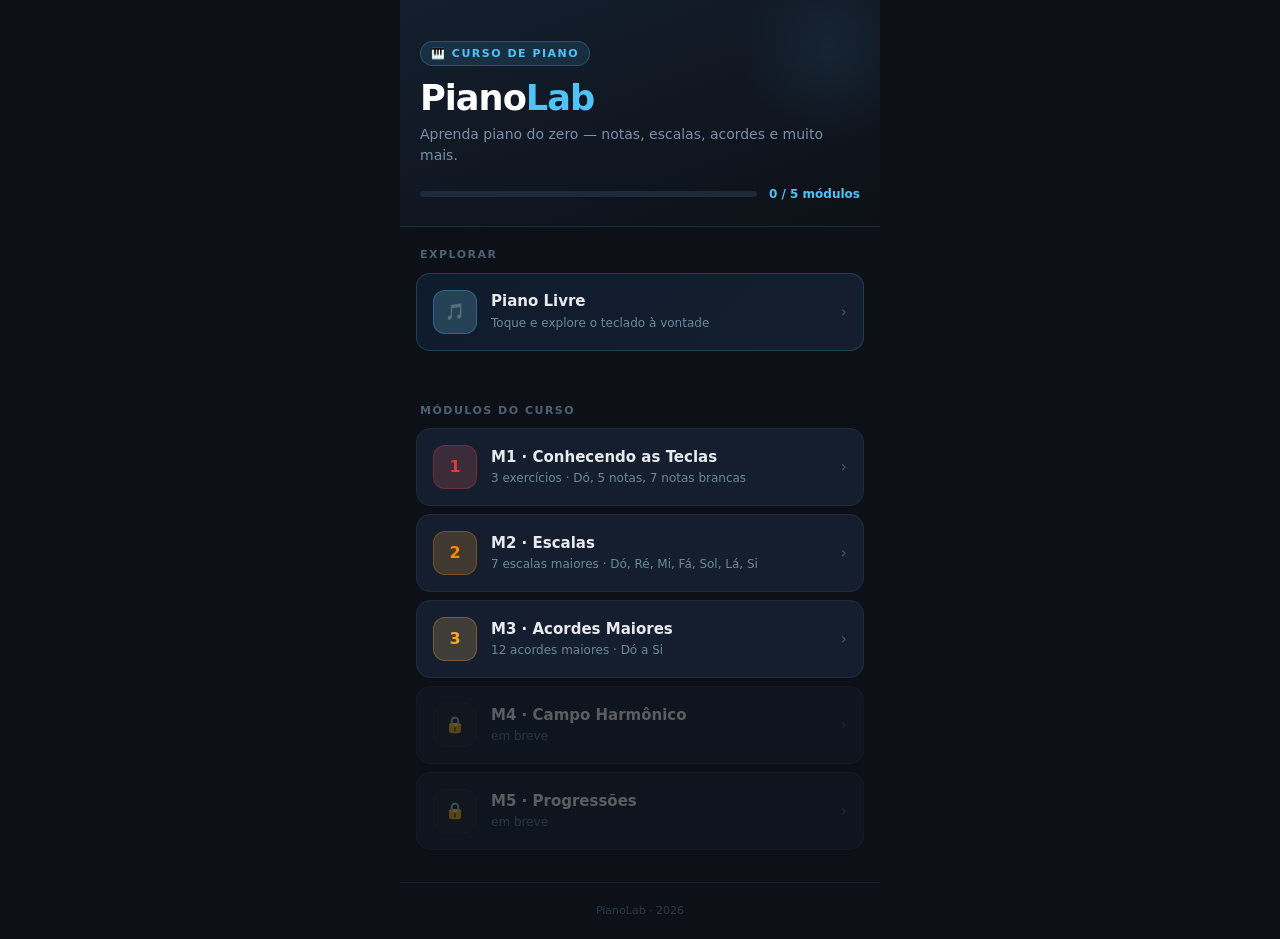
==== index.html @ 87c8c72e "M3: acordes maiores — 12 acordes, 4 fases, navegação livre, skip de atividades" ====
<!DOCTYPE html>
<html lang="pt-BR" data-theme="dark">
<head>
  <meta charset="UTF-8">
  <meta name="viewport" content="width=device-width, initial-scale=1.0, user-scalable=no">
  <title>PianoLab</title>
  <link rel="stylesheet" href="base.css">
  <style>
    html, body { overflow: auto; height: auto; background: #0d1117; color: #e8eaed; }

    .hub {
      display: flex;
      flex-direction: column;
      min-height: 100dvh;
      max-width: 480px;
      margin: 0 auto;
    }

    /* ── Hero ──────────────────────────────────────────────── */
    .hero {
      padding: 32px 20px 24px;
      background: linear-gradient(160deg, #141e2e 0%, #0d1117 100%);
      border-bottom: 1px solid #1e2a3a;
      position: relative;
      overflow: hidden;
    }
    .hero::before {
      content: '';
      position: absolute;
      top: -40px; right: -40px;
      width: 180px; height: 180px;
      border-radius: 50%;
      background: radial-gradient(circle, rgba(79,195,247,.08) 0%, transparent 70%);
      pointer-events: none;
    }
    .hero__badge {
      display: inline-flex;
      align-items: center;
      gap: 6px;
      font-size: 11px;
      font-weight: 700;
      letter-spacing: 1.5px;
      text-transform: uppercase;
      color: #4FC3F7;
      background: rgba(79,195,247,.12);
      border: 1px solid rgba(79,195,247,.25);
      border-radius: 99px;
      padding: 4px 10px;
      margin-bottom: 14px;
    }
    .hero__titulo {
      font-size: 2.2rem;
      font-weight: 900;
      letter-spacing: -1px;
      line-height: 1;
      color: #fff;
    }
    .hero__titulo span { color: #4FC3F7; }
    .hero__sub {
      font-size: 14px;
      color: #7a8fa8;
      margin-top: 8px;
      line-height: 1.5;
    }
    .hero__progresso {
      margin-top: 20px;
      display: flex;
      align-items: center;
      gap: 12px;
    }
    .prog-wrap {
      flex: 1;
      height: 6px;
      background: #1e2a3a;
      border-radius: 99px;
      overflow: hidden;
    }
    .prog-bar {
      height: 100%;
      background: linear-gradient(90deg, #4FC3F7, #81d4fa);
      border-radius: 99px;
      width: 0%;
      transition: width .8s cubic-bezier(.4,0,.2,1);
    }
    .prog-label {
      font-size: 12px;
      font-weight: 700;
      color: #4FC3F7;
      white-space: nowrap;
    }

    /* ── Seção ─────────────────────────────────────────────── */
    .secao-titulo {
      font-size: 11px;
      font-weight: 700;
      color: #4a6274;
      text-transform: uppercase;
      letter-spacing: 1.5px;
      padding: 20px 20px 10px;
    }

    /* ── Cards ─────────────────────────────────────────────── */
    .modulos { display: flex; flex-direction: column; gap: 8px; padding: 0 16px 32px; }

    .card {
      display: flex;
      align-items: center;
      gap: 14px;
      padding: 16px;
      background: #141e2e;
      border: 1.5px solid #1e2a3a;
      border-radius: 14px;
      text-decoration: none;
      color: #e8eaed;
      transition: border-color .15s, background .15s, transform .1s;
      touch-action: manipulation;
      position: relative;
      overflow: hidden;
    }
    .card::before {
      content: '';
      position: absolute;
      left: 0; top: 0; bottom: 0;
      width: 3px;
      background: var(--cor, #4FC3F7);
      opacity: 0;
      transition: opacity .15s;
    }
    .card.disponivel { cursor: pointer; }
    .card.disponivel:active { transform: scale(.98); }
    .card.disponivel:hover  {
      border-color: var(--cor, #4FC3F7);
      background: color-mix(in srgb, var(--cor, #4FC3F7) 6%, #141e2e);
    }
    .card.disponivel:hover::before { opacity: 1; }
    .card.concluido {
      border-color: rgba(79,195,247,.4);
      background: rgba(79,195,247,.05);
    }
    .card.concluido::before { opacity: 1; background: #4FC3F7; }
    .card.bloqueado { opacity: .35; cursor: default; pointer-events: none; }

    .card__num {
      width: 44px; height: 44px;
      border-radius: 12px;
      background: color-mix(in srgb, var(--cor, #4FC3F7) 15%, #1e2a3a);
      border: 1.5px solid color-mix(in srgb, var(--cor, #4FC3F7) 30%, transparent);
      display: flex; align-items: center; justify-content: center;
      font-size: 16px; font-weight: 900;
      color: var(--cor, #4FC3F7);
      flex-shrink: 0;
      transition: background .15s;
    }
    .card.concluido .card__num { font-size: 20px; }
    .card.bloqueado .card__num { background: #1a2230; border-color: #1e2a3a; color: #3a4a5a; }

    .card__info { flex: 1; min-width: 0; }
    .card__nome {
      font-size: 15px;
      font-weight: 700;
      line-height: 1.3;
      color: #e8eaed;
    }
    .card__desc {
      font-size: 12px;
      color: #5a7a8a;
      margin-top: 3px;
      white-space: nowrap;
      overflow: hidden;
      text-overflow: ellipsis;
    }
    .card.disponivel .card__desc { color: #6a8a9a; }

    .card__seta {
      font-size: 16px;
      color: #3a5a6a;
      flex-shrink: 0;
      transition: transform .15s, color .15s;
    }
    .card.disponivel:hover .card__seta { transform: translateX(3px); color: var(--cor, #4FC3F7); }
    .card.concluido .card__seta { color: #4FC3F7; }

    /* ── Demo card especial ─────────────────────────────────── */
    .card-demo {
      background: linear-gradient(135deg, #0f1c2e 0%, #141e2e 100%);
      border-color: rgba(79,195,247,.2);
    }
    .card-demo:hover { border-color: rgba(79,195,247,.5) !important; }

    /* ── Rodapé ─────────────────────────────────────────────── */
    .footer {
      margin-top: auto;
      padding: 20px;
      text-align: center;
      font-size: 11px;
      color: #2a3a4a;
      border-top: 1px solid #1a2230;
    }
  </style>
</head>
<body>
<div class="hub">

  <div class="hero">
    <div class="hero__badge">🎹 Curso de Piano</div>
    <div class="hero__titulo">Piano<span>Lab</span></div>
    <div class="hero__sub">Aprenda piano do zero — notas, escalas, acordes e muito mais.</div>
    <div class="hero__progresso">
      <div class="prog-wrap"><div class="prog-bar" id="prog-bar"></div></div>
      <span class="prog-label" id="prog-label">0 / 5 módulos</span>
    </div>
  </div>

  <div class="secao-titulo">Explorar</div>
  <div class="modulos">
    <a href="demo.html" class="card disponivel card-demo" style="--cor:#4FC3F7">
      <div class="card__num">🎵</div>
      <div class="card__info">
        <div class="card__nome">Piano Livre</div>
        <div class="card__desc">Toque e explore o teclado à vontade</div>
      </div>
      <div class="card__seta">›</div>
    </a>
  </div>

  <div class="secao-titulo">Módulos do curso</div>
  <div class="modulos" id="lista-modulos"></div>

  <div class="footer">PianoLab · 2026</div>

</div>
<script src="base.js"></script>
<script>
'use strict';

// Novo currículo — 5 módulos
const MODULOS = [
  {
    n: 1,
    href: 'm1_hub.html',
    nome: 'Conhecendo as Teclas',
    desc: '3 exercícios · Dó, 5 notas, 7 notas brancas',
    cor: 'var(--nota-do)',
    // M1 completo = Ex1 + Ex2 + Ex3 todos concluídos
    keys: ['piano_m1_ex1_progresso', 'piano_m1_ex2_progresso', 'piano_m1_ex3_progresso'],
  },
  {
    n: 2,
    href: 'm2_escalas.html',
    nome: 'Escalas',
    desc: '7 escalas maiores · Dó, Ré, Mi, Fá, Sol, Lá, Si',
    cor: 'var(--nota-re)',
    keys: ['piano_m2_progresso'],
  },
  {
    n: 3,
    href: 'm3_acordes.html',
    nome: 'Acordes Maiores',
    desc: '12 acordes maiores · Dó a Si',
    cor: 'var(--nota-mi)',
    keys: ['piano_m3_progresso'],
  },
  {
    n: 4,
    href: 'm4_campo.html',
    nome: 'Campo Harmônico',
    desc: 'em breve',
    cor: 'var(--nota-fa)',
    keys: ['piano_m4_progresso'],
  },
  {
    n: 5,
    href: 'm5_progressoes.html',
    nome: 'Progressões',
    desc: 'em breve',
    cor: 'var(--nota-sol)',
    keys: ['piano_m5_progresso'],
  },
];

// Módulos com arquivo real publicado
const PUBLICADOS = new Set([1, 2, 3]);

function getProgresso(key) {
  try { return JSON.parse(localStorage.getItem(key) || 'null'); } catch { return null; }
}

function isCompleto(modulo) {
  return modulo.keys.every(k => getProgresso(k)?.completo === true);
}

function build() {
  const lista = document.getElementById('lista-modulos');
  let concluidos = 0;

  MODULOS.forEach((m, i) => {
    const done     = isCompleto(m);
    const prevDone = i === 0 || isCompleto(MODULOS[i - 1]);
    const pub      = PUBLICADOS.has(m.n);
    const livre    = pub || prevDone || done;

    if (done) concluidos++;

    const estado = done ? 'concluido' : livre ? 'disponivel' : 'bloqueado';
    const numIcon = done ? '✓' : livre ? m.n : '🔒';
    const seta    = done ? '✓' : '›';

    const el = document.createElement(livre ? 'a' : 'div');
    el.className = `card ${estado}`;
    el.style.setProperty('--cor', m.cor);
    if (livre) el.href = m.href;

    el.innerHTML = `
      <div class="card__num">${numIcon}</div>
      <div class="card__info">
        <div class="card__nome">M${m.n} · ${m.nome}</div>
        <div class="card__desc">${m.desc}</div>
      </div>
      <div class="card__seta">${seta}</div>`;
    lista.appendChild(el);
  });

  const pct = Math.round((concluidos / MODULOS.length) * 100);
  document.getElementById('prog-bar').style.width = pct + '%';
  document.getElementById('prog-label').textContent =
    concluidos === 0 ? '0 / 5 módulos' : `${concluidos} / 5 módulos`;
}

build();
</script>
</body>
</html>
---- base.css ----
/* =============================================================
   PianoLab — base.css
   Design system: cores, tipografia, layout, componentes gerais.
   NÃO contém estilos do teclado de piano → ver piano.css
   ============================================================= */

/* ── 1. VARIÁVEIS ──────────────────────────────────────────── */
:root {
  /* Paleta — 7 notas = 7 cores (associação permanente) */
  --nota-do:   #E53935;
  --nota-re:   #FB8C00;
  --nota-mi:   #F9A825;
  --nota-fa:   #43A047;
  --nota-sol:  #1E88E5;
  --nota-la:   #8E24AA;
  --nota-si:   #E91E63;
  --nota-sust: #37474F;

  /* Superfícies */
  --bg:        #FAFAFA;
  --surface:   #FFFFFF;
  --surface2:  #F0F0F0;
  --border:    #E0E0E0;
  --text:      #212121;
  --text-soft: #757575;
  --success:   #43A047;

  /* Tipografia escalável */
  --fs: 1;
  --sm:  calc(1.2rem  * var(--fs));
  --md:  calc(1.55rem * var(--fs));
  --lg:  calc(2.1rem  * var(--fs));
  --xl:  calc(2.7rem  * var(--fs));
  --2xl: calc(3.4rem  * var(--fs));

  /* Componentes */
  --btn-h:  80px;
  --rad:    18px;
  --radlg:  26px;
  --shadow: 0 2px 12px rgba(0,0,0,.12);
}

/* Tema escuro */
[data-theme="dark"] {
  --bg:        #121212;
  --surface:   #1E1E1E;
  --surface2:  #2A2A2A;
  --border:    #333333;
  --text:      #EEEEEE;
  --text-soft: #9E9E9E;
}

/* ── 2. RESET ──────────────────────────────────────────────── */
*, *::before, *::after {
  box-sizing: border-box;
  margin: 0;
  padding: 0;
  -webkit-tap-highlight-color: transparent;
}

html, body {
  height: 100%;
  overflow: hidden;
}

body {
  font-family: 'Segoe UI', system-ui, -apple-system, sans-serif;
  font-size: var(--md);
  background: var(--bg);
  color: var(--text);
  line-height: 1.4;
  user-select: none;
  -webkit-user-select: none;
}

/* ── 3. LAYOUT ─────────────────────────────────────────────── */
.app {
  display: flex;
  flex-direction: column;
  height: 100dvh;
  max-width: 480px;
  margin: 0 auto;
}

.header {
  display: flex;
  align-items: center;
  justify-content: space-between;
  padding: 0 16px;
  height: 48px;
  background: var(--surface);
  border-bottom: 1px solid var(--border);
  flex-shrink: 0;
}

.header__title  {
  font-size: var(--md);
  font-weight: 700;
  letter-spacing: .5px;
  flex: 1;
  text-align: center;
  overflow: hidden;
  white-space: nowrap;
  text-overflow: ellipsis;
  padding: 0 4px;
}
.header__actions { display: flex; gap: 6px; align-items: center; flex-shrink: 0; }

.content {
  flex: 1;
  overflow: hidden;
  display: flex;
  flex-direction: column;
}

/* ── 4. TELAS ──────────────────────────────────────────────── */
.screen {
  display: none;
  flex-direction: column;
  flex: 1;
  padding: 12px 16px;
  gap: 12px;
}

.screen.active { display: flex; }

/* ── 5. BOTÕES ─────────────────────────────────────────────── */
.btn {
  display: inline-flex;
  align-items: center;
  justify-content: center;
  gap: 8px;
  min-height: var(--btn-h);
  padding: 0 20px;
  border: none;
  border-radius: var(--rad);
  font-size: var(--md);
  font-weight: 600;
  cursor: pointer;
  background: var(--surface2);
  color: var(--text);
  transition: transform .1s, filter .15s;
  touch-action: manipulation;
}

.btn:active        { transform: scale(.96); }
.btn--primary      { background: var(--nota-sol); color: #fff; box-shadow: var(--shadow); }
.btn--success      { background: var(--success); color: #fff; }

.btn--icon {
  min-height: 40px;
  width: 40px;
  padding: 0;
  border-radius: 50%;
  background: transparent;
  font-size: var(--lg);
}

/* ── 6. NAVEGAÇÃO ENTRE FASES ──────────────────────────────── */
/* Barra de progresso e botões prev/next usados por todos os módulos */
.nav-fases {
  display: flex;
  align-items: center;
  justify-content: space-between;
  gap: 8px;
  flex-shrink: 0;
}

.nav-fases__btn {
  min-height: 56px;
  width: 56px;
  border: none;
  border-radius: 50%;
  background: var(--surface2);
  font-size: 1.4rem;
  cursor: pointer;
  touch-action: manipulation;
  transition: transform .1s, background .15s;
}

.nav-fases__btn:active    { transform: scale(.92); }
.nav-fases__btn:disabled  { opacity: .3; pointer-events: none; }

.nav-fases__dots {
  display: flex;
  gap: 6px;
  align-items: center;
}

.nav-fases__dot {
  width: 8px;
  height: 8px;
  border-radius: 50%;
  background: var(--border);
  transition: background .2s, transform .2s;
}

.nav-fases__dot.active {
  background: var(--nota-sol);
  transform: scale(1.4);
}

.nav-fases__dot.done { background: var(--success); }

/* ── 7. FEEDBACK VISUAL ────────────────────────────────────── */
.feedback {
  text-align: center;
  font-size: var(--lg);
  font-weight: 700;
  min-height: 2rem;
  transition: color .2s, opacity .2s;
}

.feedback--acerto { color: var(--success); }
.feedback--neutro { color: var(--text-soft); }

/* ── 8. ANIMAÇÕES GERAIS ───────────────────────────────────── */
@keyframes pulse-success {
  0%   { box-shadow: 0 0 0 0 rgba(67,160,71,.5); }
  70%  { box-shadow: 0 0 0 16px rgba(67,160,71,0); }
  100% { box-shadow: 0 0 0 0 rgba(67,160,71,0); }
}

@keyframes shake {
  0%, 100% { transform: translateX(0); }
  20% { transform: translateX(-5px); }
  40% { transform: translateX(5px); }
  60% { transform: translateX(-3px); }
  80% { transform: translateX(3px); }
}

@keyframes bounce-in {
  0%   { transform: scale(.8); opacity: 0; }
  60%  { transform: scale(1.06); opacity: 1; }
  100% { transform: scale(1); }
}

@keyframes fade-in {
  from { opacity: 0; transform: translateY(6px); }
  to   { opacity: 1; transform: translateY(0); }
}

.anim-success { animation: pulse-success .7s ease-out; }
.anim-shake   { animation: shake .35s ease-in-out; }
.anim-bounce  { animation: bounce-in .3s ease-out; }
.anim-fade    { animation: fade-in .25s ease-out; }

/* ── 9. CARDS DE ACORDE / MÓDULO ───────────────────────────── */
.chord-grid {
  display: grid;
  grid-template-columns: repeat(4, 1fr);
  gap: 8px;
}

.chord-btn {
  min-height: var(--btn-h);
  border: 2px solid var(--border);
  border-radius: var(--rad);
  background: var(--surface);
  cursor: pointer;
  display: flex;
  flex-direction: column;
  align-items: center;
  justify-content: center;
  gap: 4px;
  transition: border-color .15s, background .15s, transform .1s;
  touch-action: manipulation;
}

.chord-btn:active       { transform: scale(.95); }
.chord-btn.active {
  border-color: var(--chord-color, var(--nota-sol));
  background: color-mix(in srgb, var(--chord-color, var(--nota-sol)) 15%, var(--surface));
}

.chord-btn__name  { font-size: var(--lg);  font-weight: 800; }
.chord-btn__label { font-size: var(--sm);  color: var(--text-soft); }

/* ── 10. LANDSCAPE — permite scroll quando a tela é baixa ─── */
@media (max-height: 500px) {
  .content { overflow-y: auto; }
}

/* ── 11. UTILITÁRIOS ───────────────────────────────────────── */
.text-center { text-align: center; }
.text-soft   { color: var(--text-soft); }
.mt-auto     { margin-top: auto; }
.gap-8       { gap: 8px; }
.gap-12      { gap: 12px; }
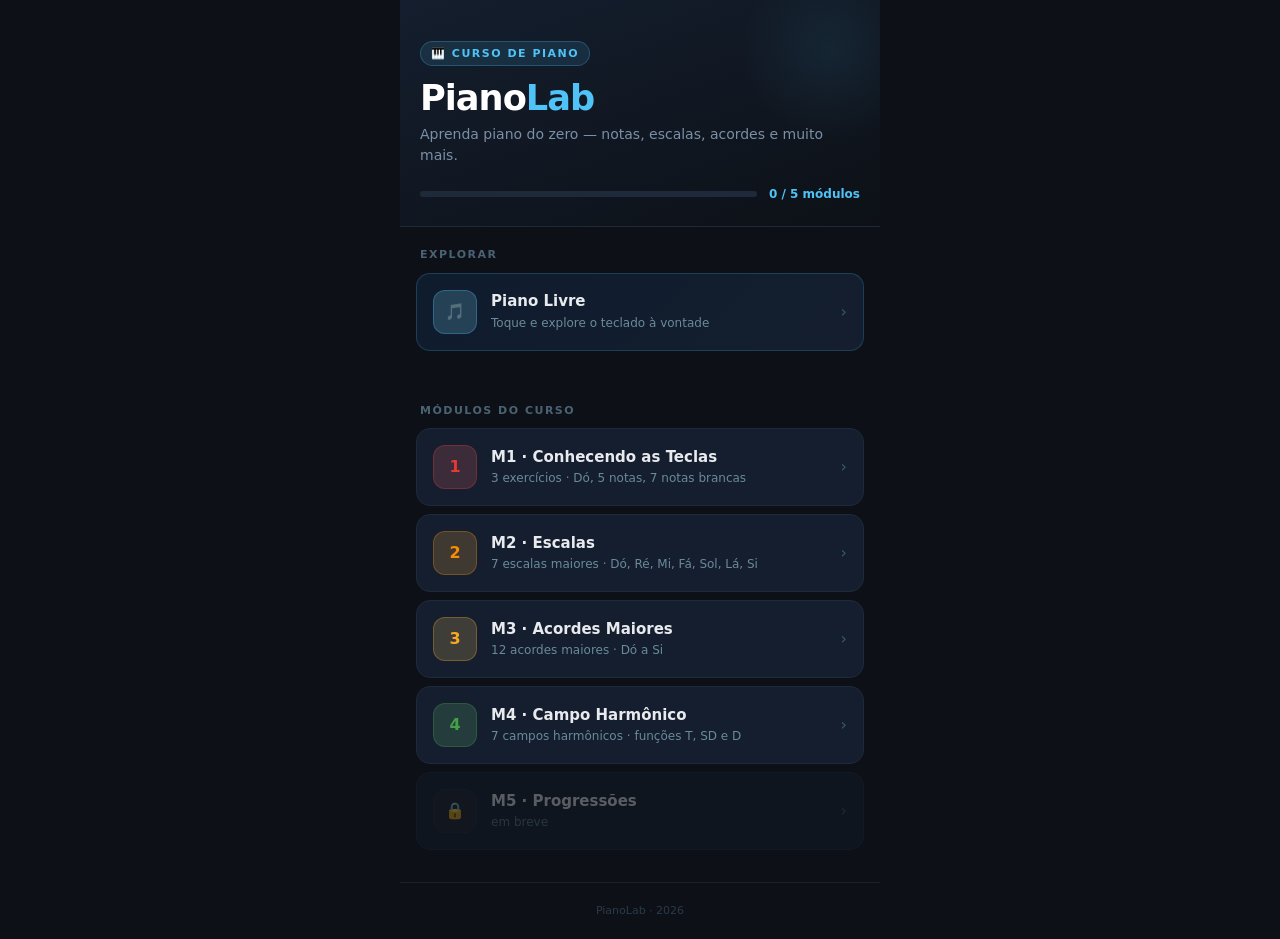
==== commit d555546f: "M4: campo harmônico — 7 campos, funções T/SD/D, 4 fases Co-Authored-By: Claude Sonnet 4.6 <noreply@a" ====
--- a/index.html
+++ b/index.html
@@ -264,7 +264,7 @@
     n: 4,
     href: 'm4_campo.html',
     nome: 'Campo Harmônico',
-    desc: 'em breve',
+    desc: '7 campos harmônicos · funções T, SD e D',
     cor: 'var(--nota-fa)',
     keys: ['piano_m4_progresso'],
   },
@@ -279,7 +279,7 @@
 ];
 
 // Módulos com arquivo real publicado
-const PUBLICADOS = new Set([1, 2, 3]);
+const PUBLICADOS = new Set([1, 2, 3, 4]);
 
 function getProgresso(key) {
   try { return JSON.parse(localStorage.getItem(key) || 'null'); } catch { return null; }
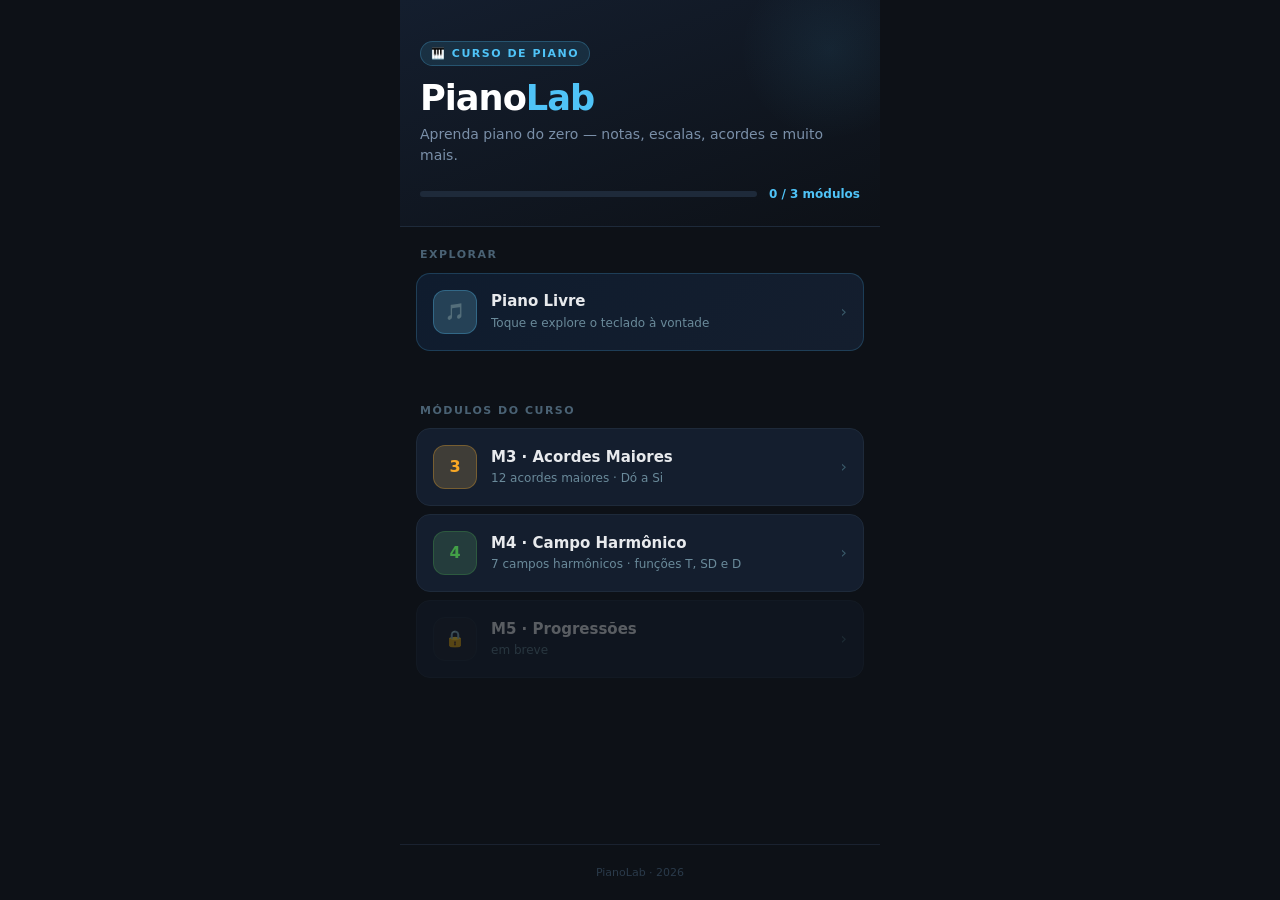
==== commit d63d6019: "index: remove M1 e M2 do currículo ativo (revisão retroativa pendente)" ====
--- a/index.html
+++ b/index.html
@@ -207,7 +207,7 @@
     <div class="hero__sub">Aprenda piano do zero — notas, escalas, acordes e muito mais.</div>
     <div class="hero__progresso">
       <div class="prog-wrap"><div class="prog-bar" id="prog-bar"></div></div>
-      <span class="prog-label" id="prog-label">0 / 5 módulos</span>
+      <span class="prog-label" id="prog-label">0 / 3 módulos</span>
     </div>
   </div>
 
@@ -233,25 +233,8 @@
 <script>
 'use strict';
 
-// Novo currículo — 5 módulos
+// Currículo — módulos ativos
 const MODULOS = [
-  {
-    n: 1,
-    href: 'm1_hub.html',
-    nome: 'Conhecendo as Teclas',
-    desc: '3 exercícios · Dó, 5 notas, 7 notas brancas',
-    cor: 'var(--nota-do)',
-    // M1 completo = Ex1 + Ex2 + Ex3 todos concluídos
-    keys: ['piano_m1_ex1_progresso', 'piano_m1_ex2_progresso', 'piano_m1_ex3_progresso'],
-  },
-  {
-    n: 2,
-    href: 'm2_escalas.html',
-    nome: 'Escalas',
-    desc: '7 escalas maiores · Dó, Ré, Mi, Fá, Sol, Lá, Si',
-    cor: 'var(--nota-re)',
-    keys: ['piano_m2_progresso'],
-  },
   {
     n: 3,
     href: 'm3_acordes.html',
@@ -279,7 +262,7 @@
 ];
 
 // Módulos com arquivo real publicado
-const PUBLICADOS = new Set([1, 2, 3, 4]);
+const PUBLICADOS = new Set([3, 4]);
 
 function getProgresso(key) {
   try { return JSON.parse(localStorage.getItem(key) || 'null'); } catch { return null; }
@@ -323,7 +306,7 @@
   const pct = Math.round((concluidos / MODULOS.length) * 100);
   document.getElementById('prog-bar').style.width = pct + '%';
   document.getElementById('prog-label').textContent =
-    concluidos === 0 ? '0 / 5 módulos' : `${concluidos} / 5 módulos`;
+    `${concluidos} / ${MODULOS.length} módulos`;
 }
 
 build();
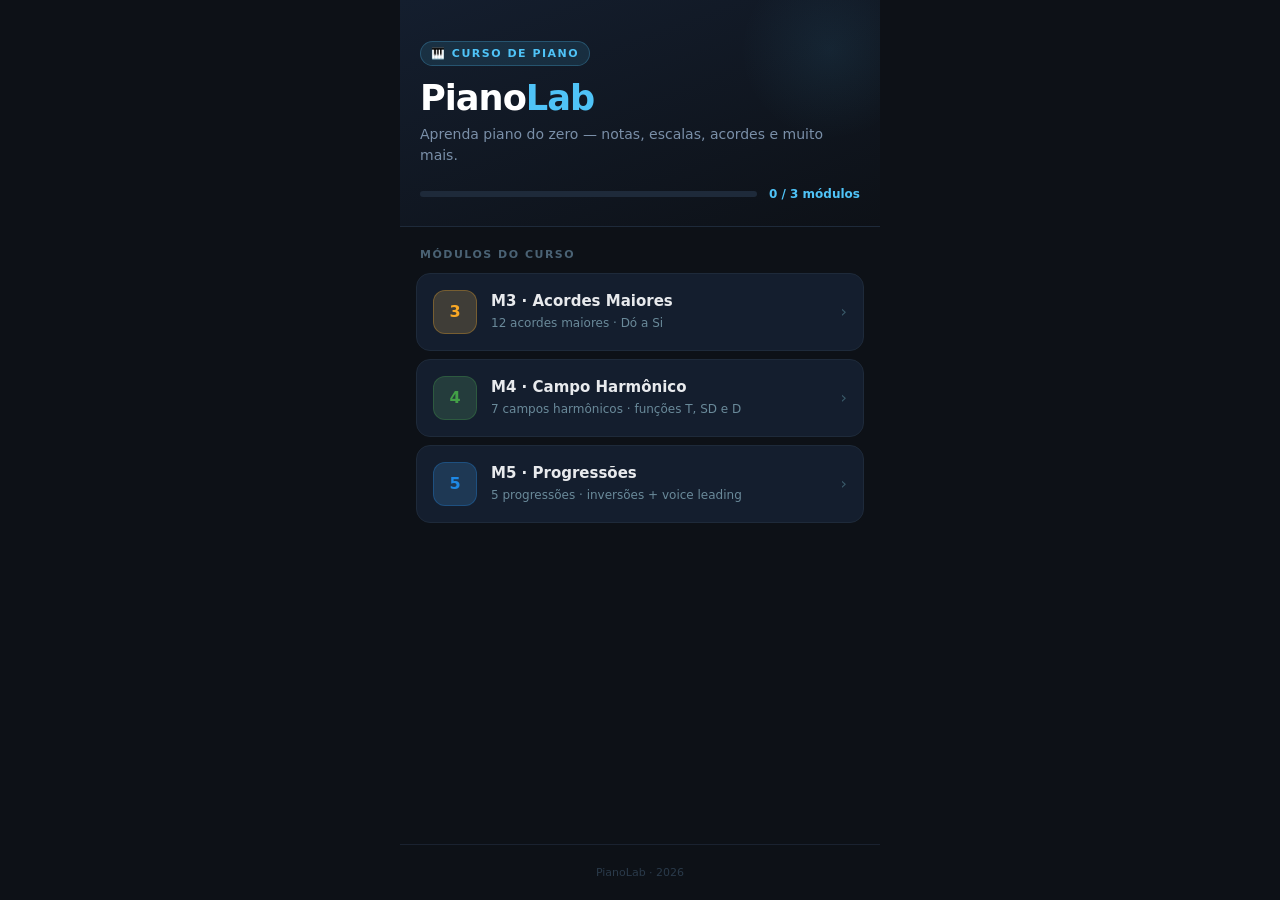
==== commit 58034a97: "M5: progressões + inversões + voice leading; remove Piano Livre; CLAUDE.md - m5_progressoes.html: 5 " ====
--- a/index.html
+++ b/index.html
@@ -209,18 +209,6 @@
       <div class="prog-wrap"><div class="prog-bar" id="prog-bar"></div></div>
       <span class="prog-label" id="prog-label">0 / 3 módulos</span>
     </div>
-  </div>
-
-  <div class="secao-titulo">Explorar</div>
-  <div class="modulos">
-    <a href="demo.html" class="card disponivel card-demo" style="--cor:#4FC3F7">
-      <div class="card__num">🎵</div>
-      <div class="card__info">
-        <div class="card__nome">Piano Livre</div>
-        <div class="card__desc">Toque e explore o teclado à vontade</div>
-      </div>
-      <div class="card__seta">›</div>
-    </a>
   </div>
 
   <div class="secao-titulo">Módulos do curso</div>
@@ -255,14 +243,14 @@
     n: 5,
     href: 'm5_progressoes.html',
     nome: 'Progressões',
-    desc: 'em breve',
+    desc: '5 progressões · inversões + voice leading',
     cor: 'var(--nota-sol)',
     keys: ['piano_m5_progresso'],
   },
 ];
 
 // Módulos com arquivo real publicado
-const PUBLICADOS = new Set([3, 4]);
+const PUBLICADOS = new Set([3, 4, 5]);
 
 function getProgresso(key) {
   try { return JSON.parse(localStorage.getItem(key) || 'null'); } catch { return null; }
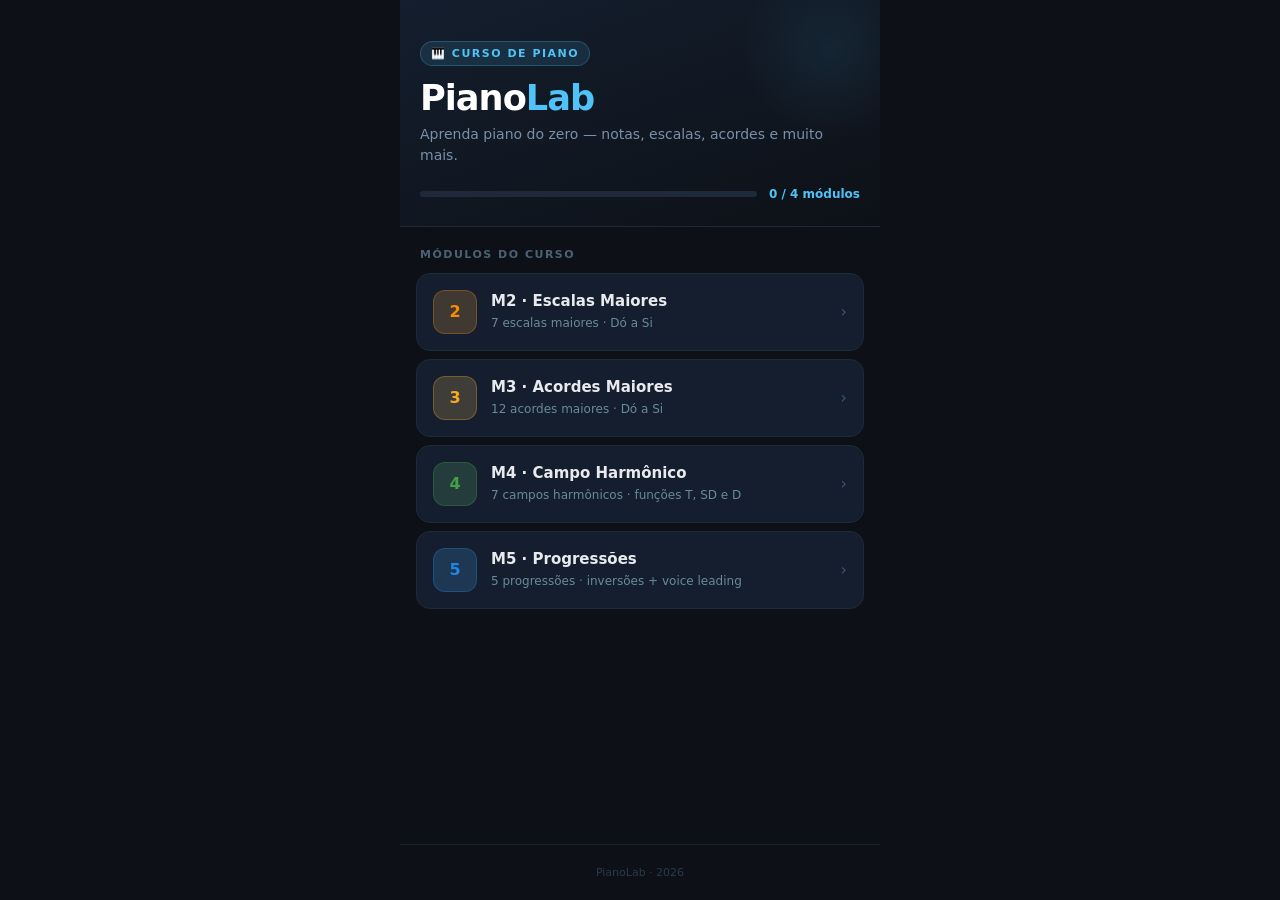
==== commit 67a72d01: "feat: M2 escalas (reescrito) + layout paisagem padronizado em todos os módulos - m2_escalas.html: mó" ====
--- a/index.html
+++ b/index.html
@@ -223,6 +223,14 @@
 
 // Currículo — módulos ativos
 const MODULOS = [
+  {
+    n: 2,
+    href: 'm2_escalas.html',
+    nome: 'Escalas Maiores',
+    desc: '7 escalas maiores · Dó a Si',
+    cor: 'var(--nota-re)',
+    keys: ['piano_m2_progresso'],
+  },
   {
     n: 3,
     href: 'm3_acordes.html',
@@ -250,7 +258,7 @@
 ];
 
 // Módulos com arquivo real publicado
-const PUBLICADOS = new Set([3, 4, 5]);
+const PUBLICADOS = new Set([2, 3, 4, 5]);
 
 function getProgresso(key) {
   try { return JSON.parse(localStorage.getItem(key) || 'null'); } catch { return null; }
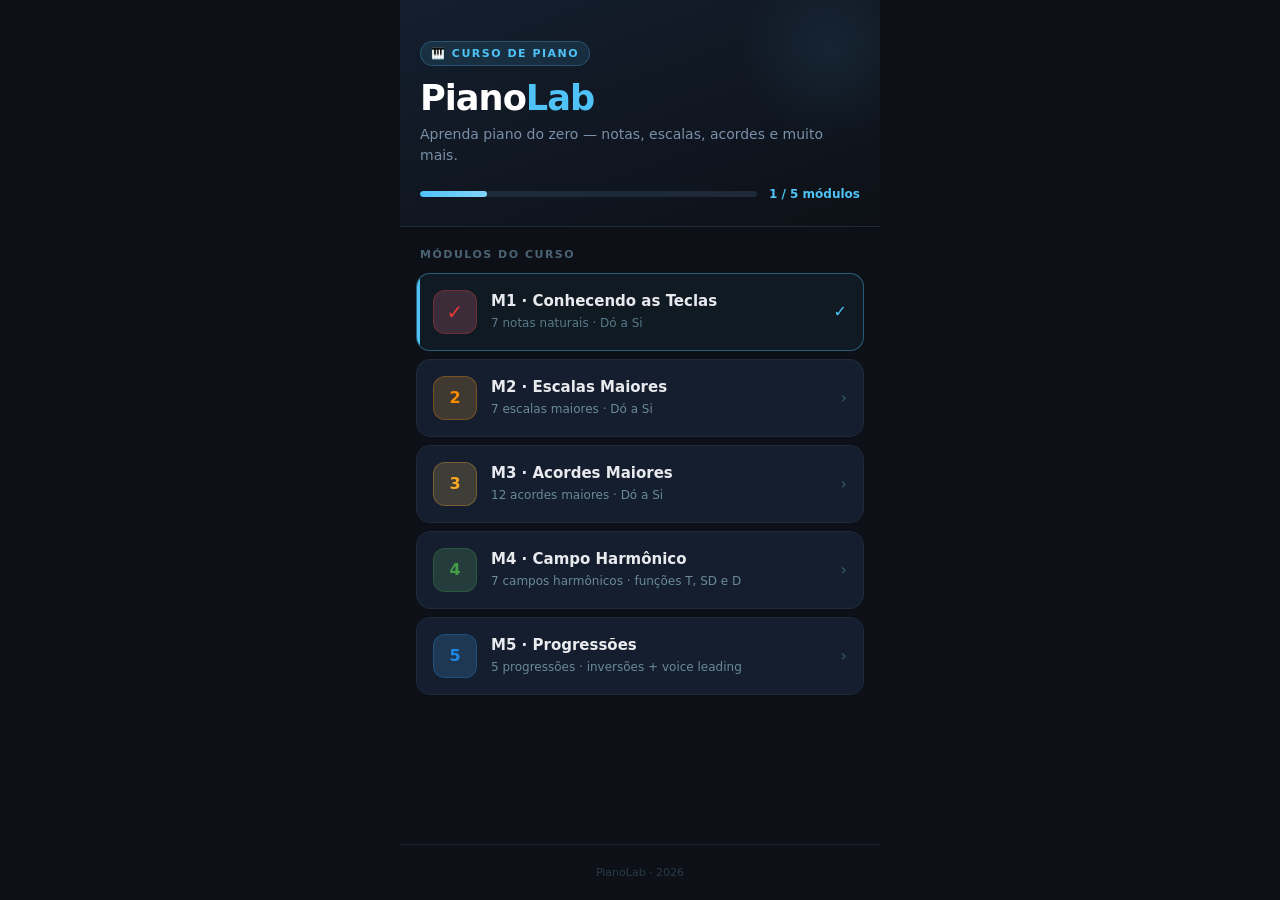
==== commit ab1ef9ef: "feat: M1 novo módulo + M1 e M2 de volta ao site - m1.html: módulo "Conhecendo as Teclas" completo (p" ====
--- a/index.html
+++ b/index.html
@@ -207,7 +207,7 @@
     <div class="hero__sub">Aprenda piano do zero — notas, escalas, acordes e muito mais.</div>
     <div class="hero__progresso">
       <div class="prog-wrap"><div class="prog-bar" id="prog-bar"></div></div>
-      <span class="prog-label" id="prog-label">0 / 3 módulos</span>
+      <span class="prog-label" id="prog-label">0 / 5 módulos</span>
     </div>
   </div>
 
@@ -223,6 +223,14 @@
 
 // Currículo — módulos ativos
 const MODULOS = [
+  {
+    n: 1,
+    href: 'm1.html',
+    nome: 'Conhecendo as Teclas',
+    desc: '7 notas naturais · Dó a Si',
+    cor: 'var(--nota-do)',
+    keys: [],
+  },
   {
     n: 2,
     href: 'm2_escalas.html',
@@ -258,7 +266,7 @@
 ];
 
 // Módulos com arquivo real publicado
-const PUBLICADOS = new Set([2, 3, 4, 5]);
+const PUBLICADOS = new Set([1, 2, 3, 4, 5]);
 
 function getProgresso(key) {
   try { return JSON.parse(localStorage.getItem(key) || 'null'); } catch { return null; }
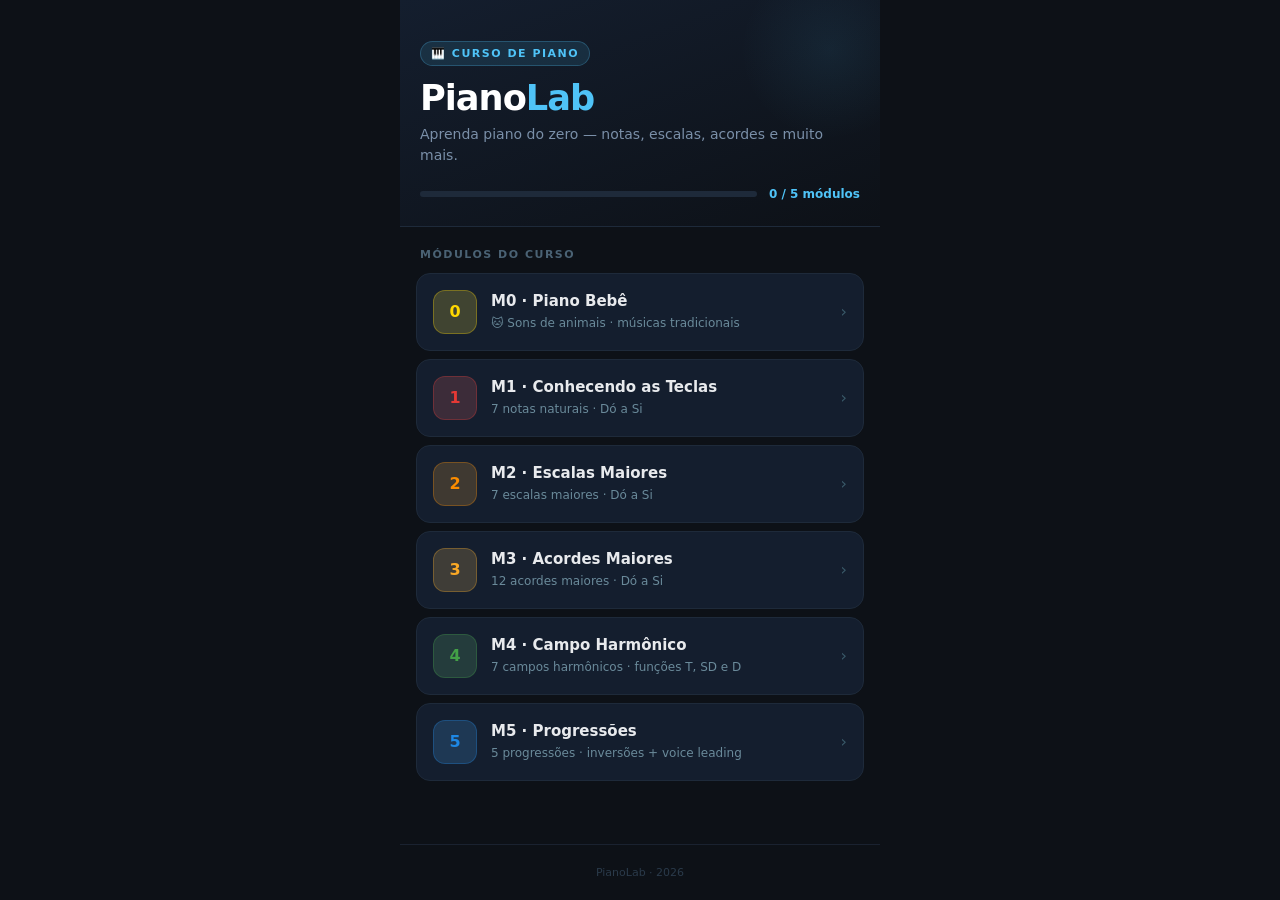
==== commit 37afabaf: "feat: M0 Piano Bebê — sons de animais + músicas tradicionais - m0_bebe.html: novo módulo para bebês " ====
--- a/index.html
+++ b/index.html
@@ -224,6 +224,15 @@
 // Currículo — módulos ativos
 const MODULOS = [
   {
+    n: 0,
+    href: 'm0_bebe.html',
+    nome: 'Piano Bebê',
+    desc: '🐱 Sons de animais · músicas tradicionais',
+    cor: '#FFD700',
+    keys: [],
+    completavel: false,
+  },
+  {
     n: 1,
     href: 'm1.html',
     nome: 'Conhecendo as Teclas',
@@ -266,23 +275,25 @@
 ];
 
 // Módulos com arquivo real publicado
-const PUBLICADOS = new Set([1, 2, 3, 4, 5]);
+const PUBLICADOS = new Set([0, 1, 2, 3, 4, 5]);
 
 function getProgresso(key) {
   try { return JSON.parse(localStorage.getItem(key) || 'null'); } catch { return null; }
 }
 
 function isCompleto(modulo) {
-  return modulo.keys.every(k => getProgresso(k)?.completo === true);
+  if (modulo.completavel === false) return false;
+  return modulo.keys.length > 0 && modulo.keys.every(k => getProgresso(k)?.completo === true);
 }
 
 function build() {
   const lista = document.getElementById('lista-modulos');
   let concluidos = 0;
+  const modulosContados = MODULOS.filter(m => m.completavel !== false);
 
   MODULOS.forEach((m, i) => {
     const done     = isCompleto(m);
-    const prevDone = i === 0 || isCompleto(MODULOS[i - 1]);
+    const prevDone = i === 0 || isCompleto(MODULOS[i - 1]) || MODULOS[i - 1]?.completavel === false;
     const pub      = PUBLICADOS.has(m.n);
     const livre    = pub || prevDone || done;
 
@@ -307,10 +318,10 @@
     lista.appendChild(el);
   });
 
-  const pct = Math.round((concluidos / MODULOS.length) * 100);
+  const pct = Math.round((concluidos / modulosContados.length) * 100);
   document.getElementById('prog-bar').style.width = pct + '%';
   document.getElementById('prog-label').textContent =
-    `${concluidos} / ${MODULOS.length} módulos`;
+    `${concluidos} / ${modulosContados.length} módulos`;
 }
 
 build();
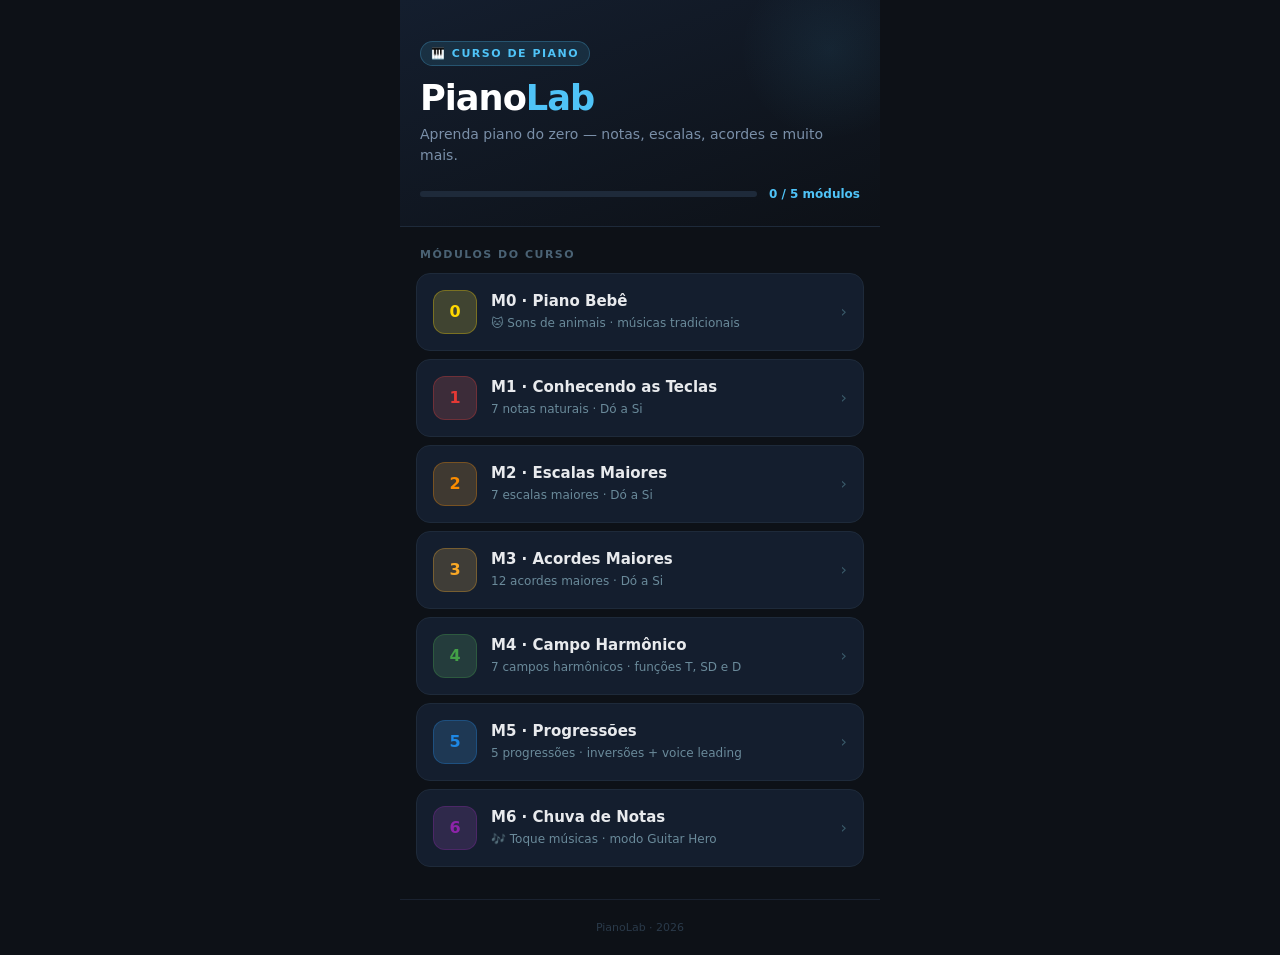
==== commit 07c57731: "feat: M6 Chuva de Notas — módulo Guitar Hero com Ode to Joy - Canvas HTML5 com notas caindo sincroni" ====
--- a/index.html
+++ b/index.html
@@ -272,10 +272,19 @@
     cor: 'var(--nota-sol)',
     keys: ['piano_m5_progresso'],
   },
+  {
+    n: 6,
+    href: 'm6_musica.html',
+    nome: 'Chuva de Notas',
+    desc: '🎶 Toque músicas · modo Guitar Hero',
+    cor: 'var(--nota-la)',
+    keys: [],
+    completavel: false,
+  },
 ];
 
 // Módulos com arquivo real publicado
-const PUBLICADOS = new Set([0, 1, 2, 3, 4, 5]);
+const PUBLICADOS = new Set([0, 1, 2, 3, 4, 5, 6]);
 
 function getProgresso(key) {
   try { return JSON.parse(localStorage.getItem(key) || 'null'); } catch { return null; }
